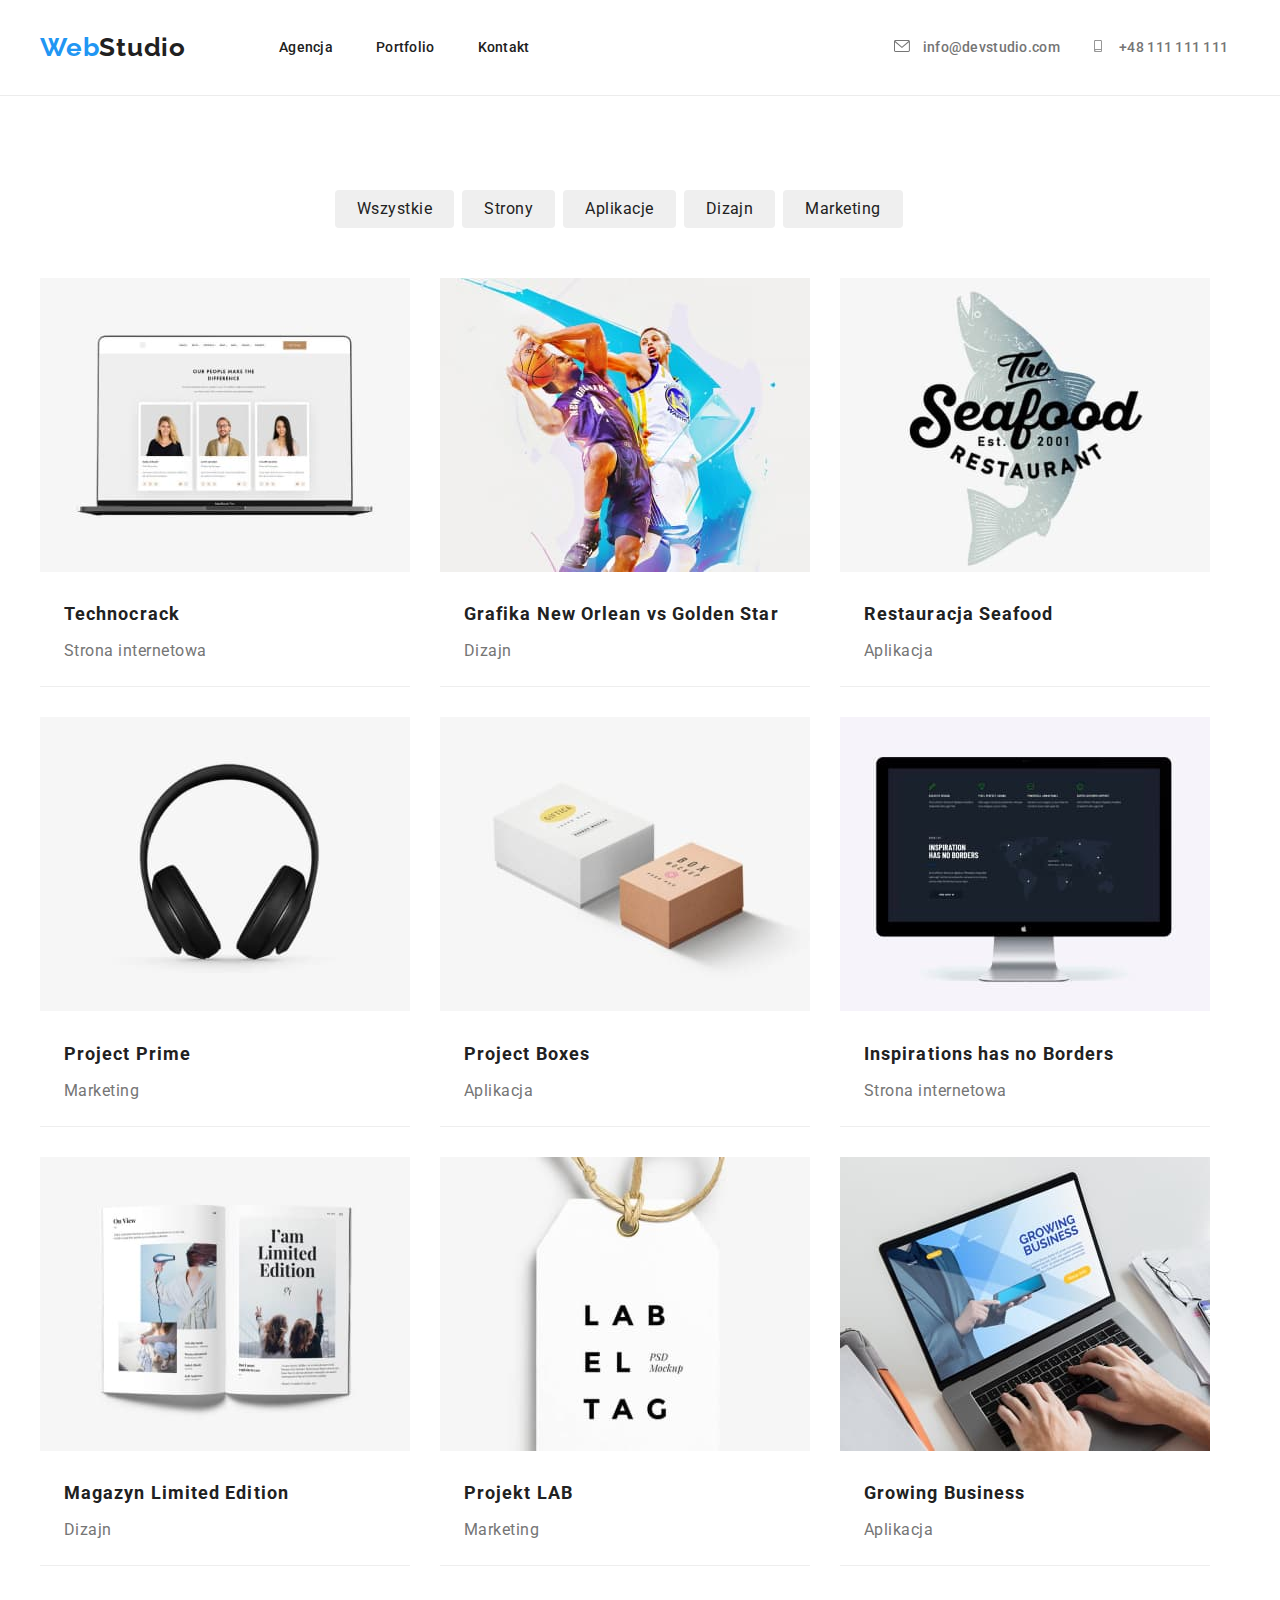
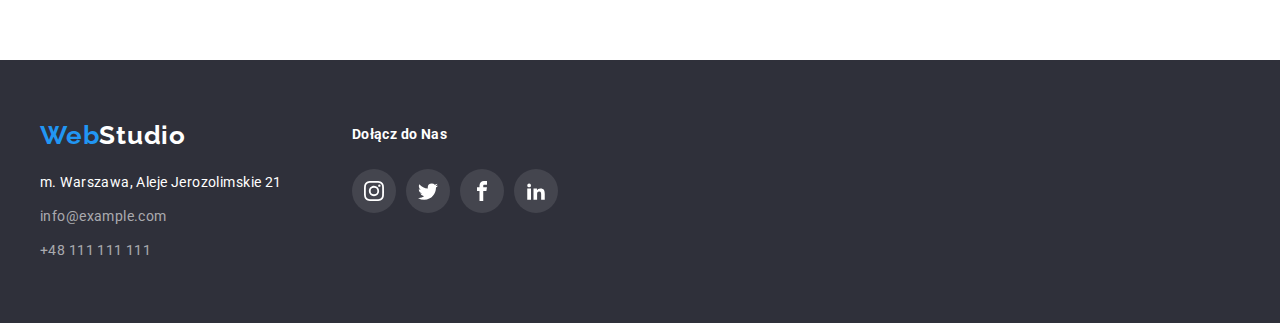
==== portfolio.html @ 2250ed8a "Created of new repository and added of transitions" ====
<!DOCTYPE html>
<html lang="en">
  <head>
    <meta charset="UTF-8" />
    <meta http-equiv="X-UA-Compatible" content="IE=edge" />
    <meta name="viewport" content="width=device-width, initial-scale=1.0" />
    <title>Document</title>
    <link
      rel="stylesheet"
      href="https://cdnjs.cloudflare.com/ajax/libs/modern-normalize/1.0.0/modern-normalize.min.css"
    />
    <link rel="stylesheet" href="css/styles.css" />
    <link rel="preconnect" href="https://fonts.googleapis.com" />
    <link rel="preconnect" href="https://fonts.gstatic.com" crossorigin />
    <link
      href="https://fonts.googleapis.com/css2?family=Raleway:wght@700&family=Roboto:wght@400;500;700;900&display=swap"
      rel="stylesheet"
    />
  </head>
  <body>
    <!--Header-->

    <header class="main-head container">
      <a href="./index.html" class="main-head-logo-web-part">
        Web<span class="main-head-logo-studio-part">Studio</span>
      </a>

      <!--Menu navigation-->

      <nav class="navigation">
        <ul class="menu-navigation">
          <li class="menu-navigation-item">
            <a href="" class="menu-navigation-item-link">Agencja</a>
          </li>
          <li class="menu-navigation-item">
            <a class="menu-navigation-item-link" href="./portfolio.html"
              >Portfolio</a
            >
          </li>
          <li class="menu-navigation-item">
            <a href="" class="menu-navigation-item-link">Kontakt</a>
          </li>
        </ul>
      </nav>

      <!--MAIN HEAD CONTACT-->

      <ul class="main-head-contact">
        <li class="main-head-contact-item">
          <a
            class="main-head-contact-item-link"
            href="mailto:info@devstudio.com"
          >
            <svg class="main-head-contact-icons" width="16" height="12">
              <use
                href="./images/icons.svg#icon-envelope"
                width="16"
                height="12"
              ></use>
            </svg>
            info@devstudio.com
          </a>
        </li>

        <li class="main-head-contact-item">
          <a class="main-head-contact-item-link" href="">
            <svg class="main-head-contact-icons" width="16" height="12">
              <use
                href="./images/icons.svg#icon-smartphone"
                width="16"
                height="12"
              ></use>
            </svg>
            +48 111 111 111
          </a>
        </li>
      </ul>
    </header>

    <div class="main-head-border-bottom"></div>

    <!--Main-->

    <!--MENU-->

    <main>
      <section class="ssection">
        <div class="container">
          <ul class="menu">
            <li class="menu-item">
              <button class="menu-btn" type="button">Wszystkie</button>
            </li>
            <li class="menu-item">
              <button class="menu-btn" type="button">Strony</button>
            </li>
            <li class="menu-item">
              <button class="menu-btn" type="button">Aplikacje</button>
            </li>
            <li class="menu-item">
              <button class="menu-btn" type="button">Dizajn</button>
            </li>
            <li class="menu-item">
              <button class="menu-btn" type="button">Marketing</button>
            </li>
          </ul>

          <!--PROJECTS-->

          <ul class="project-card">
            <li class="project-card-item">
              <figure class="picture-card">
                <img
                  src="images/imgH.jpg"
                  width="370"
                  height="294"
                  alt="Technocrack"
                />
                <figcaption class="project-name">Technocrack</figcaption>
                <p class="category-name">Strona internetowa</p>
              </figure>
            </li>
            <li class="project-card-item">
              <figure class="picture-card">
                <img
                  src="images/imgI.jpg"
                  width="370"
                  height="294"
                  alt="Grafika New Orlean vs Golden Star"
                />
                <figcaption class="project-name">
                  Grafika New Orlean vs Golden Star
                </figcaption>
                <p class="category-name">Dizajn</p>
              </figure>
            </li>
            <li class="project-card-item">
              <figure class="picture-card">
                <img
                  src="images/imgJ.jpg"
                  width="370"
                  height="294"
                  alt="Restauracja Seafood"
                />
                <figcaption class="project-name">
                  Restauracja Seafood
                </figcaption>
                <p class="category-name">Aplikacja</p>
              </figure>
            </li>
            <li class="project-card-item">
              <figure class="picture-card">
                <img
                  src="images/imgK.jpg"
                  width="370"
                  height="294"
                  alt="Project Prime"
                />
                <figcaption class="project-name">Project Prime</figcaption>
                <p class="category-name">Marketing</p>
              </figure>
            </li>
            <li class="project-card-item">
              <figure class="picture-card">
                <img
                  src="images/imgL.jpg"
                  width="370"
                  height="294"
                  alt="Project Boxes"
                />
                <figcaption class="project-name">Project Boxes</figcaption>
                <p class="category-name">Aplikacja</p>
              </figure>
            </li>
            <li class="project-card-item">
              <figure class="picture-card">
                <img
                  src="images/imgM.jpg"
                  width="370"
                  height="294"
                  alt="Inspirations has no Borders"
                />
                <figcaption class="project-name">
                  Inspirations has no Borders
                </figcaption>
                <p class="category-name">Strona internetowa</p>
              </figure>
            </li>
            <li class="project-card-item">
              <figure class="picture-card">
                <img
                  src="images/imgN.jpg"
                  width="370"
                  height="294"
                  alt="Magazyn Limited Edition"
                />
                <figcaption class="project-name">
                  Magazyn Limited Edition
                </figcaption>
                <p class="category-name">Dizajn</p>
              </figure>
            </li>
            <li class="project-card-item">
              <figure class="picture-card">
                <img
                  src="images/imgO.jpg"
                  width="370"
                  height="294"
                  alt="Projekt LAB"
                />
                <figcaption class="project-name">Projekt LAB</figcaption>
                <p class="category-name">Marketing</p>
              </figure>
            </li>
            <li class="project-card-item">
              <figure class="picture-card">
                <img
                  src="images/imgP.jpg"
                  width="370"
                  height="294"
                  alt="Growing Business"
                />
                <figcaption class="project-name">Growing Business</figcaption>
                <p class="category-name">Aplikacja</p>
              </figure>
            </li>
          </ul>
        </div>
      </section>
    </main>

    <!--Footer-->

    <footer class="foter foter-overlay">
      <div class="container">
        <ul class="foter-list">
          <li class="foter-list-item">
            <a href="./index.html" class="foter-logo-web-part">
              Web<span class="foter-logo-studio-part">Studio</span>
            </a>
            <address class="foter-contact">
              <ul class="foter-contact-details">
                <li class="foter-contact-details-item">
                  m. Warszawa, Aleje Jerozolimskie 21
                </li>
                <li class="foter-contact-details-item">
                  <a
                    class="foter-contact-details-item-link"
                    href="mailto:info@example.com"
                    >info@example.com</a
                  >
                </li>
                <li class="foter-contact-details-item">
                  <a class="foter-contact-details-item-telephone" href="">
                    +48 111 111 111
                  </a>
                </li>
              </ul>
            </address>
          </li>
          <li class="foter-list-item">
            <p class="foter-head">Dołącz do Nas</p>
            <ul class="foter-list-item-icons">
              <li class="foter-list-item-icons-item">
                <a href="https://www.instagram.com/">
                  <svg class="foter-icons" width="44px" height="44px">
                    <use
                      href="./images/icons.svg#icon-instagram"
                      width="20"
                      height="20"
                      x="12"
                      y="12"
                    ></use>
                  </svg>
                </a>
              </li>
              <li class="foter-list-item-icons-item">
                <a href="https://twitter.com/">
                  <svg class="foter-icons" width="44px" height="44px">
                    <use
                      href="./images/icons.svg#icon-twitter"
                      width="20"
                      height="20"
                      x="12"
                      y="12"
                    ></use>
                  </svg>
                </a>
              </li>
              <li class="foter-list-item-icons-item">
                <a href="https://www.facebook.com/">
                  <svg class="foter-icons" width="44px" height="44px">
                    <use
                      href="./images/icons.svg#icon-facebook"
                      width="20"
                      height="20"
                      x="12"
                      y="12"
                    ></use>
                  </svg>
                </a>
              </li>
              <li class="foter-list-item-icons-item">
                <a href="https://pl.linkedin.com/">
                  <svg class="foter-icons" width="44px" height="44px">
                    <use
                      href="./images/icons.svg#icon-linkedin2"
                      width="20"
                      height="20"
                      x="12"
                      y="12"
                    ></use>
                  </svg>
                </a>
              </li>
            </ul>
          </li>
        </ul>
      </div>
    </footer>
  </body>
</html>
---- css/styles.css ----
/* *************** VARIABLES *************** */
  
  :root{
    --main-font: 'Roboto', 'Relaway', sans-serif;
    --main-color: #2196f3;
    --secondary-color: #212121;
    --third-color: #757575;
    --text-btn-color: #ffffff;
    --main-background-color: #2f303a;
    --border-card-color: #eeeeee;
    --border-main-head-color: #ececec;
    --contact-foter-color: rgba(255, 255, 255, 0.6);
    --bg-color: #f5f4fa;
    --icon-color: #AFB1B8;
  }

/* ########################################### */

/* *************** GLOBAL SETTINGS  *************** */

body{
    font-family: var(--main-font);
    color: var(--secondary-color);
}

ul{
    list-style-type: none;
    margin: 0px;
    padding: 0px;
}

h1{
    margin: 0px;
}

h2{
    margin: 0px;
    font-weight: 700;
    font-size: 36px;
    line-height: 1.116;
    text-align: center;
    letter-spacing: 0.03em;

    color: var(--secondary-color);
}

              /* auxiliary class  */
.container{     
    max-width: 1200px;

    margin: 0 auto; 
}
            /* ................. */

/* *************** HEADER *************** */



            /**************/
            /* NAVIGATION */
            /**************/

.main-head-border-bottom{
    border-bottom: 1px solid var(--border-main-head-color);
}

.main-head{
    box-sizing: border-box;
    display: flex;
    align-items: center; 

    padding: 32px 0px;

    background-color: var(--text-btn-color);
}

.main-head-logo-web-part,
.main-head-logo-studio-part{
    margin: 0px;
    
    font-family: 'Raleway';
    font-style: normal;
    font-weight: 700;
    font-size: 26px;
    line-height: 1.192;

    letter-spacing: 0.03em;

    text-decoration: none;
}

.main-head-logo-web-part{

    color: var(--main-color);
}

.main-head-logo-studio-part{
    margin-right: 93px;
    color: var(--secondary-color);
}

.menu-navigation{
    margin: 0px;
    display: flex;

    font-weight: 500;
    font-size: 14px;
    line-height: 1.143;
    letter-spacing: 0.02em; 

    margin-right: 364px;
}

.menu-navigation-item:not(:last-child){
    margin-right: 43px;
}

.menu-navigation .menu-navigation-item-link{
    color: var(--secondary-color);
    text-decoration: none;

                /* TRANSITION */

    transition-property: color;
    transition-duration: 250ms;
    transition-timing-function: cubic-bezier(0.4, 0, 0.2, 1);
}

.menu-navigation .menu-navigation-item-link:hover,
.menu-navigation .menu-navigation-item-link:focus,
.menu-navigation .menu-navigation-item-link:active{
    color: var(--main-color);
}

            /* MAIN HEAD CONTACT */

.main-head-contact{
    margin: 0px;
    display: flex;
   
    font-weight: 500;
    font-size: 14px;
    line-height: 1.143;
    letter-spacing: 0.02em;
}

.main-head-contact-item:first-child{
    margin-right: 30px;
}

.main-head-contact-item-link{
    color: var(--third-color);

    text-decoration: none;

                    /* TRANSITION */

    transition-property: color, fill;
    transition-duration: 250ms;
    transition-timing-function: cubic-bezier(0.4, 0, 0.2, 1);
}

.main-head-contact-icons{       /* SVG */
    margin-right: 10px;

    width: 16px;
    height: 12px;

    fill: var(--third-color);

                    /* TRANSITION */

    transition-property: background-color, fill;
    transition-duration: 250ms;
    transition-timing-function: cubic-bezier(0.4, 0, 0.2, 1);
}

.main-head-contact-item > a:hover .main-head-contact-icons,
.main-head-contact-item-link:hover,
.main-head-contact-item > a:focus .main-head-contact-icons,
.main-head-contact-item-link:focus{
    color: var(--main-color);
    fill: var(--main-color);
}

            /* END MAIN HEAD CONTACT */

            /******************/
            /* END NAVIGATION */
            /******************/       

/* *************** END HEADER *************** */

/* ************************************************************** */
/* ************************* PORTFOLIO.HTML ************************* */
/* ************************************************************** */

/* *************** MAIN *************** */

            /********/
            /* MENU */
            /********/

.menu{
    margin: 0px;

    box-sizing: border-box; 
    display: flex;
    align-items: center;

    padding-left: 295px;
}

.menu >.menu-item:not(:first-child){
    margin-left: 8px;
}

.menu-btn{
    margin: 0px;

    padding: 6px 22px;

    border-radius: 4px;
    border: none;

    font-size: 16px;
    font-weight: 500px;
    line-height: 1.625;
    text-align: center;
    letter-spacing: 0.03em;

    color: var(--secondary-color);

                    /* TRANSITION */

    transition-property: background-color, color, box-shadow;
    transition-duration: 250ms;
    transition-timing-function: cubic-bezier(0.4, 0, 0.2, 1);
}

.menu-btn:hover,
.menu-btn:focus{
    background-color: var(--main-color);
    color: var(--text-btn-color);

    box-shadow: 0px 3px 1px rgba(0, 0, 0, 0.1), 
                0px 1px 2px rgba(0, 0, 0, 0.08), 
                0px 2px 2px rgba(0, 0, 0, 0.12);
    
    cursor: pointer;
}

            /************/
            /* END MENU */
            /************/

            /************/
            /* PROJECTS */
            /************/

.picture-card{
    margin: 0px;
}

.project-card{
    margin: 0px;

    box-sizing: border-box;
    display: flex;
    flex-wrap: wrap;
    gap: 30px;
   
    margin-top: 50px;
}

.project-card > .project-card-item{
    border-bottom: 1px solid var(--border-card-color);
    background-color: var(--text-btn-color);
}

 .project-name{
    margin: 0px;

    margin-top: 20px;
    margin-left: 24px;
    
    font-weight: 700;
    font-size: 18px;
    line-height: 2.0;

    letter-spacing: 0.06em;

    color: var(--secondary-color);
}

.category-name{
    margin: 4px 0px 20px 24px;

    font-weight: 400;
    font-size: 16px;
    line-height: 1.875;

    letter-spacing: 0.03em;

    color: var(--third-color);
} 

.project-card-item{
    
                    /* TRANSITION */

    transition-property: box-shadow;
    transition-duration: 250ms;
    transition-timing-function: cubic-bezier(0.4, 0, 0.2, 1);
}

.project-card-item:hover{
    box-shadow: 0px 1px 3px rgba(0, 0, 0, 0.12), 
                0px 1px 1px rgba(0, 0, 0, 0.14), 
                0px 2px 1px rgba(0, 0, 0, 0.2);
}

            /****************/
            /* END PROJECTS */
            /****************/

/* *************** END MAIN *************** */
/* ########################################### */
/* *************** FOOTER *************** */

.foter{
    box-sizing: border-box;
    
    padding: 60px 0px;
}

.foter-list-item-icons{
    display: flex;
    align-items: center;
    justify-content: center;

    padding-top: 20px;
}

.foter-list-item-icons-item:not(:first-child){
    margin-left: 10px;
}

.foter-list{
    display: flex;
    align-content: center;
}

.foter-list-item:first-child{
    margin-right: 70px;
}

.foter-icons{                       /* SVG */
    fill: var(--text-btn-color);

    border-radius: 50%;
    background-color: rgba(255, 255, 255, 0.1);

                    /* TRANSITION */

    transition-property: background-color;
    transition-duration: 250ms;
    transition-timing-function: cubic-bezier(0.4, 0, 0.2, 1);
}

.foter-icons:hover{
    background-color: var(--main-color);
}

.foter-list-item-icons-item > a:focus .foter-icons{
    background-color: var(--main-color);
}

.foter-overlay{
    background-color: var(--main-background-color);
}

.foter-logo-web-part,
.foter-logo-studio-part{  
    
    font-family: 'Raleway';
    font-style: normal;
    font-weight: 700;
    font-size: 26px;
    line-height: 1.192;

    letter-spacing: 0.03em;

    text-decoration: none;
}

.foter-logo-web-part{
    color: var(--main-color);
}

.foter-logo-studio-part{
    color: var(--text-btn-color);
}

.foter-contact{
    margin-top: 20px;
}

.foter-contact-details-item{

    font-family: 'Roboto';
    font-style: normal;
    font-weight: 400;
    font-size: 14px;
    line-height: 1.714;

    letter-spacing: 0.03em;

    color: var(--text-btn-color);

    margin-top: 9px;
}

.foter-contact-details-item-link,
.foter-contact-details-item-telephone{
    font-weight: 400;
    font-size: 14px;
    line-height: 24px;

    letter-spacing: 0.03em;
    text-decoration: none;

    color: var(--contact-foter-color);

                    /* TRANSITION */

    transition-property: color;
    transition-duration: 250ms;
    transition-timing-function: cubic-bezier(0.4, 0, 0.2, 1);
}

/* .foter-contact-details-item-link{
    text-decoration: underline;
} */

.foter-contact-details-item-link:hover,
.foter-contact-details-item-link:focus,
.foter-contact-details-item-telephone:hover,
.foter-contact-details-item-telephone:focus{
    color: var(--main-color);
}

.foter-head{
    font-weight: 700;
    font-size: 14px;
    line-height: 1.143px;
    letter-spacing: 0.03em;

    color: var(--text-btn-color);
    
}

/* *************** END FOOTER *************** */
/* ########################################### */


/* ************************************************************** */
/* ************************* INDEX.HTML ************************* */
/* ************************************************************** */

/* *************** MAIN *************** */

            /***********/
            /* HEADING */
            /***********/

.heading{
    margin: 0px;

    box-sizing: border-box; 

    padding: 200px 0px;

    background-image: linear-gradient(

                    0deg,
                    rgba(47,48,58,0.4)0%,
                    rgba(47,48,58,0.4)100%),
                    url('../images/imgNew.jpg');
    background-repeat: no-repeat;
    background-size: 1600px auto;
    background-position: center;
}

.heading-titlee{
    margin: 0px;
    padding-bottom: 30px;

    font-weight: 900;
    font-size: 44px;
    line-height: 1.364;

    text-align: center;
    letter-spacing: 0.06em; 

    color: var(--text-btn-color);
}

.main-btn{
    margin: 0px;

    box-sizing: border-box;
    display: block;

    margin-left: auto;
    margin-right: auto;

    font-weight: 700;
    font-size: 16px;
    line-height: 1.875;

    text-align: center;
    letter-spacing: 0.06em;

    color: var(--text-btn-color);

    padding: 10px 41px 10px 42px;

    background-color: var(--main-color);
    box-shadow: 0px 4px 4px rgba(0, 0, 0, 0.15);
    border-radius: 4px;
    border: none; 
}

.main-btn:hover,
.main-btn:focus{
    cursor: pointer;
}

            /***************/
            /* END HEADING */
            /***************/

            /***********/
            /* SECTION */
            /***********/

.ssection{

    box-sizing: border-box;

    padding-top: 94px;
    padding-bottom: 94px;
}

.ssection-overlay{
    background-color: var(--bg-color);
}

.ssection-list-our-strengths,
.ssection-list-our-job,
.ssection-list-our-team{
    display: flex;
    align-items:center;

    font-weight: 700;
    font-size: 14px;
    line-height: 1.143;
    letter-spacing: 0.03em;

    color: var(--secondary-color);
}

.ssection-list-our-strengths{
    padding-top: 94px;
}

.ssection-list-our-job,
.ssection-list-our-team,
.ssection-list-our-clients{
    padding-top: 50px;
}

.ssection-list-our-strengths .ssection-list-item-paragraph{
    font-weight: 400;
    font-size: 14px;
    line-height: 1.714;

    letter-spacing: 0.03em;

    color: var(--third-color);
}

                    /* OUR STRENGTHS - ICONS SVG */

.icons-our-strengths{
    margin-bottom: 30px;

    background-color: var(--bg-color);
    border-radius: 4px;
}

            /* END OUR STRENGTHS - ICONS SVG */

/* ************************************************************ */

            /* SECTION NO.3 - OUR TEAM */

.ssection-list-item:not(:first-child){
    margin-left: 30px;
}

.ssection-card-person{
    margin: 0px;
    
    box-shadow: 0px 1px 3px rgba(0, 0, 0, 0.12), 
                0px 1px 1px rgba(0, 0, 0, 0.14), 
                0px 2px 1px rgba(0, 0, 0, 0.2);

    border-radius: 0px 0px 4px 4px;

    background-color: var(--text-btn-color);
}

.ssection-card-person:not(last-child){
    margin-right: 30px;
}

.ssection-card-person-name{
    margin: 0px;
    margin-top: 30px;

    font-weight: 500;
    font-size: 16px;
    line-height: 1.188;

    text-align: center;
    letter-spacing: 0.03em;
}

.ssection-card-person-position{
    margin: 0px;

    padding-top: 10px;
    padding-bottom: 16px;

    font-weight: 400;
    font-size: 16px;
    line-height: 1.188;

    text-align: center;
    letter-spacing: 0.03em;

    color: var(--third-color);
}

            /* SVG */

.ssection-card-person-icons{

    box-sizing: border-box;
    display: flex;
    align-items: center;
    justify-content: space-between;

    margin: 0px 32px 30px 32px;
}

.icons{
    fill: var(--icon-color);

    border-radius: 50%;

    width: 44px;
    height: 44px;

                    /* TRANSITION */

    transition-property: background-color, fill;
    transition-duration: 250ms;
    transition-timing-function: cubic-bezier(0.4, 0, 0.2, 1);
}

.icons:hover{
    background-color: var(--main-color);
    fill: var(--text-btn-color);
}

.ssection-card-person-icons-item > a:focus .icons{
    background-color: var(--main-color);
    fill: var(--text-btn-color);
}

            /* END SVG */

/* ************************************************************ */         

            /* SECTION NO.4 - OUR CLIENTS */

.ssection-list-our-clients{
    display: flex;
    align-items:center;

    margin-block: 0px;
}

.icons-our-clients{     /* icons SVG */
    margin: 0px;

    width: 170px;
    height: 92px;

    fill: var(--icon-color);

    box-sizing: border-box;
    border: 1px solid var(--icon-color);
    border-radius: 4px;

                    /* TRANSITION */

    transition-property: border-color, fill;
    transition-duration: 250ms;
    transition-timing-function: cubic-bezier(0.4, 0, 0.2, 1);
}

.icons-our-clients:hover{
    fill: var(--main-color);
    border-color: var(--main-color);
}

.ssection-list-item > a:focus .icons-our-clients{
    fill: var(--main-color);
    border-color: var(--main-color);
}

            /* END OUR CLIENTS - ICONS SVG */

            /***************/
            /* END SECTION */
            /***************/

/* ************************************ */
/* *************** END MAIN *********** */
/* ************************************ */
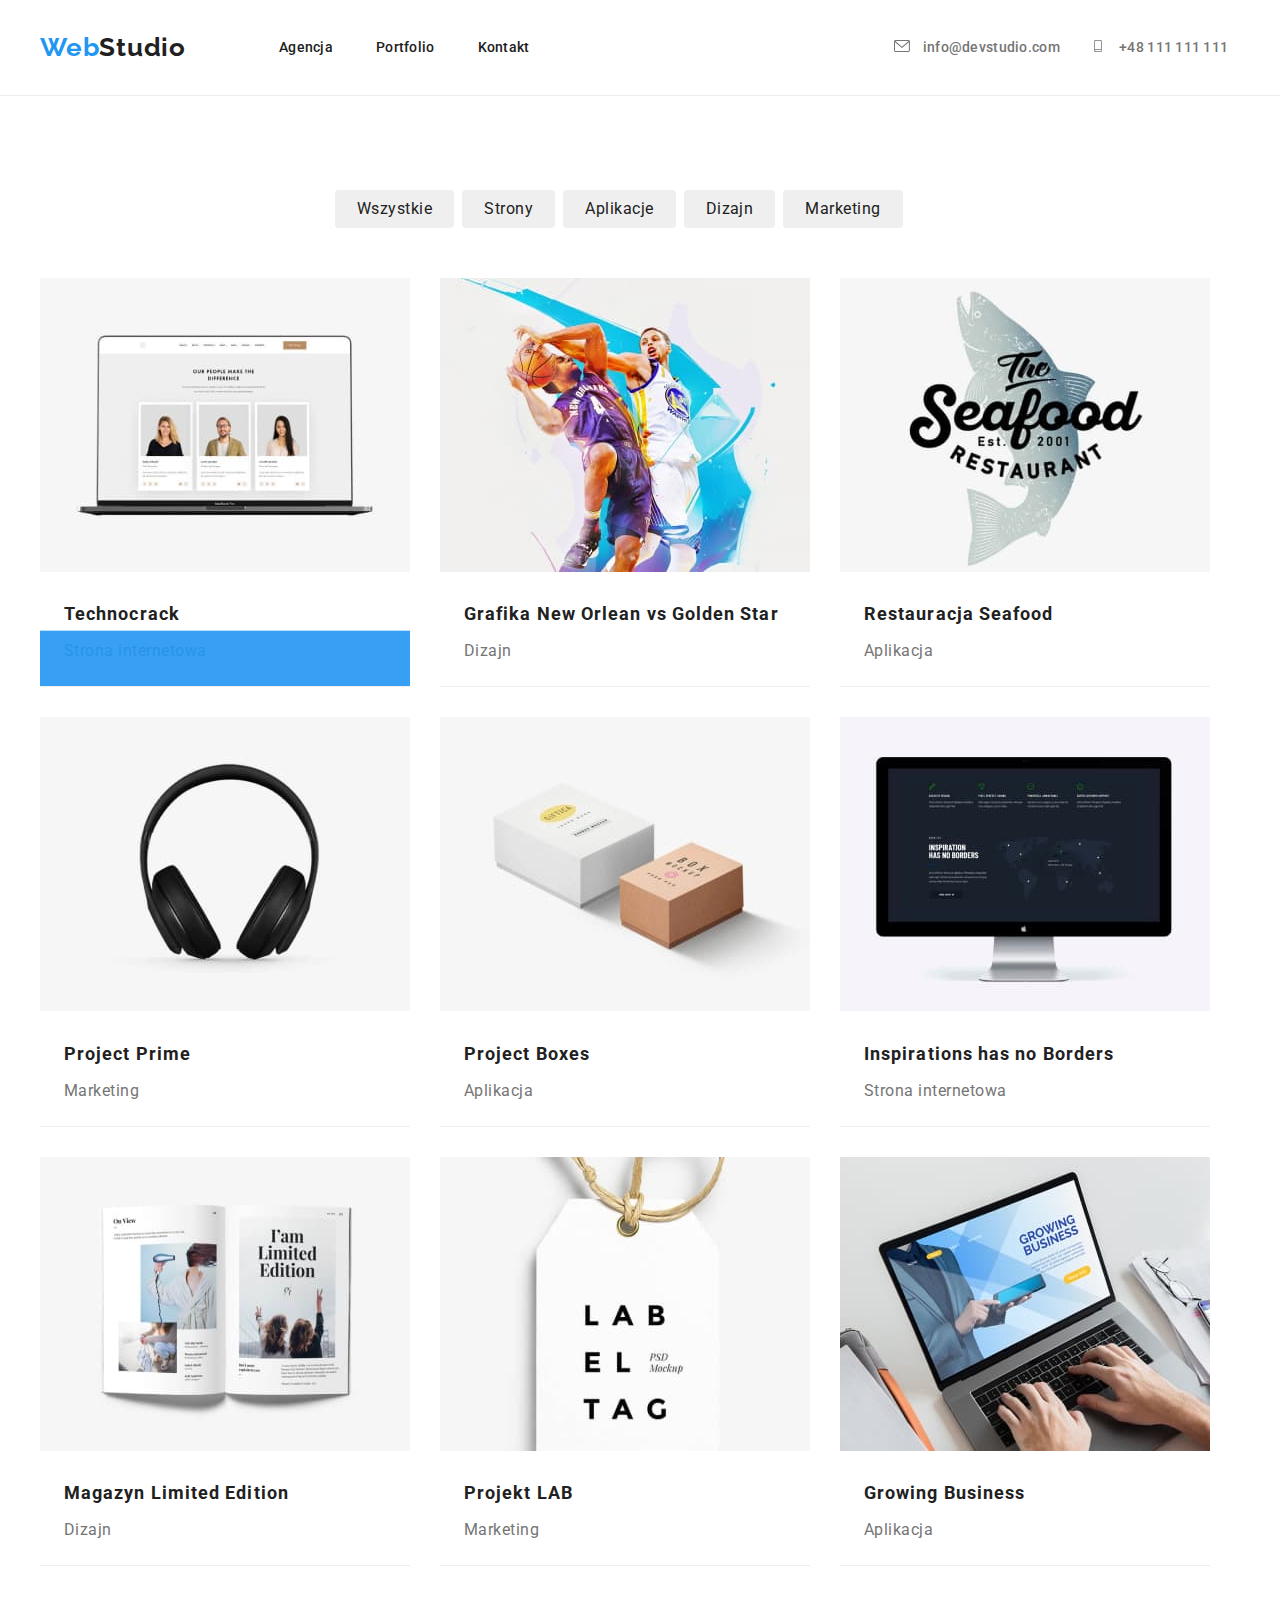
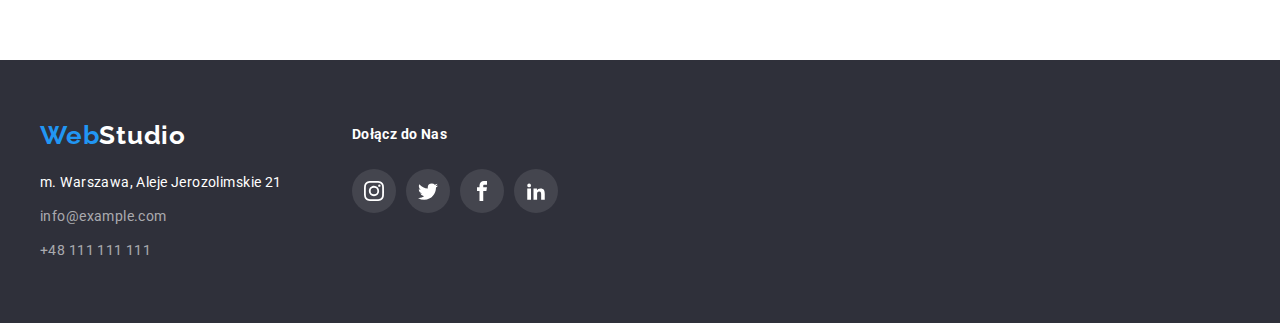
==== commit 5d8cff6d: "Changed - transformation" ====
--- a/portfolio.html
+++ b/portfolio.html
@@ -115,6 +115,14 @@
                   height="294"
                   alt="Technocrack"
                 />
+                <div class="description-card">
+                  <p class="description-card-text">
+                    Technocrack jest popularną platformą wykorzystywaną do
+                    rozpowszechniania koronawirusa. Firmy wykorzystują tę
+                    platformę do celów szpiegowskich i ataków na niezabezpieczone
+                    serwery konkurencji
+                  </p>
+                </div>
                 <figcaption class="project-name">Technocrack</figcaption>
                 <p class="category-name">Strona internetowa</p>
               </figure>
--- a/css/styles.css
+++ b/css/styles.css
@@ -111,6 +111,28 @@
     margin-right: 364px;
 }
 
+.menu-navigation-item{
+    position: relative;
+}
+
+.menu-navigation-item > a::after{
+        margin: 0px;
+        margin-top: 36px;
+
+        content: "";
+        background-color: var(--main-color);
+        padding: 2px 26.5px;
+        border-radius: 2px;
+
+        display: none;
+        position: absolute;
+}
+
+.menu-navigation-item > a:active:after,
+.menu-navigation-item > a:visited{
+        display: block;
+}
+
 .menu-navigation-item:not(:last-child){
     margin-right: 43px;
 }
@@ -305,6 +327,13 @@
     color: var(--third-color);
 } 
 
+.picture-card{
+    margin: 0px;
+    position: relative;
+
+    overflow: hidden;
+}
+
 .project-card-item{
     
                     /* TRANSITION */
@@ -319,6 +348,34 @@
                 0px 1px 1px rgba(0, 0, 0, 0.14), 
                 0px 2px 1px rgba(0, 0, 0, 0.2);
 }
+
+.description-card{
+    position: absolute;
+    top: 0px;
+    margin: 0px;
+    width: 100%;
+    padding: 49px 45px 49px 24px;
+
+    background: rgba(33, 150, 243, 0.9);
+
+    transform: translateY(120%);
+}
+
+.description-card-text{
+    margin: 0px;
+
+    font-weight: 400;
+    font-size: 18px;
+    line-height: 1.555;
+
+    letter-spacing: 0.03em;
+
+    color: var(--text-btn-color);
+}
+
+                /* TRANSFORMATION */
+
+
 
             /****************/
             /* END PROJECTS */
@@ -604,6 +661,39 @@
 
 /* ************************************************************ */
 
+            /* SECTION NO.2 - OUR JOB */
+
+.ssection-list-item{
+    position: relative;
+}
+
+.text-box{
+    margin: 0px;
+
+    width: 370px;
+    padding: 27px 0px;
+
+    position: absolute;
+    top: 224px;
+
+    background-color: rgba(47, 48, 58, 0.8);
+}
+
+.text-box-applications{
+    margin: 0px;
+
+    font-weight: 700;
+    font-size: 14px;
+    line-height: 1.143;
+    text-align: center;
+
+    letter-spacing: 0.03em;
+
+    color: var(--text-btn-color);
+}
+
+/* ************************************************************ */
+
             /* SECTION NO.3 - OUR TEAM */
 
 .ssection-list-item:not(:first-child){
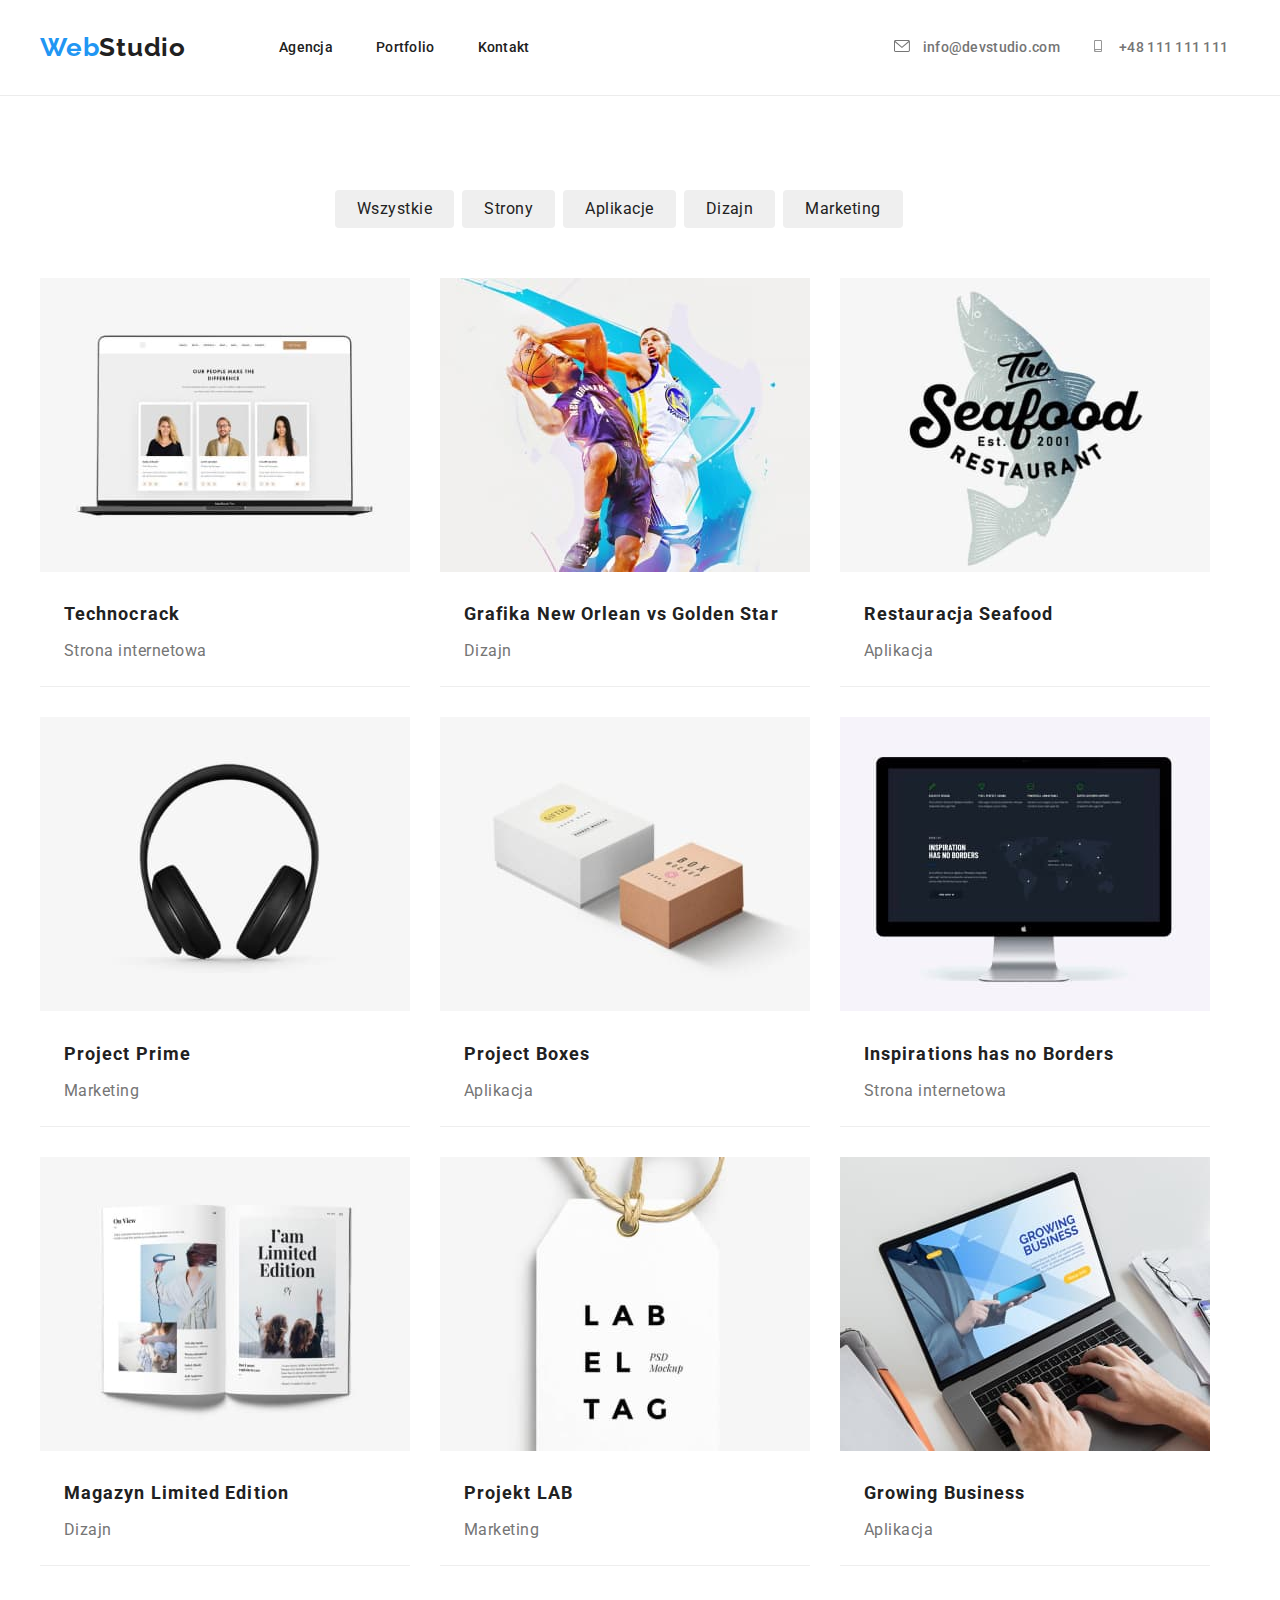
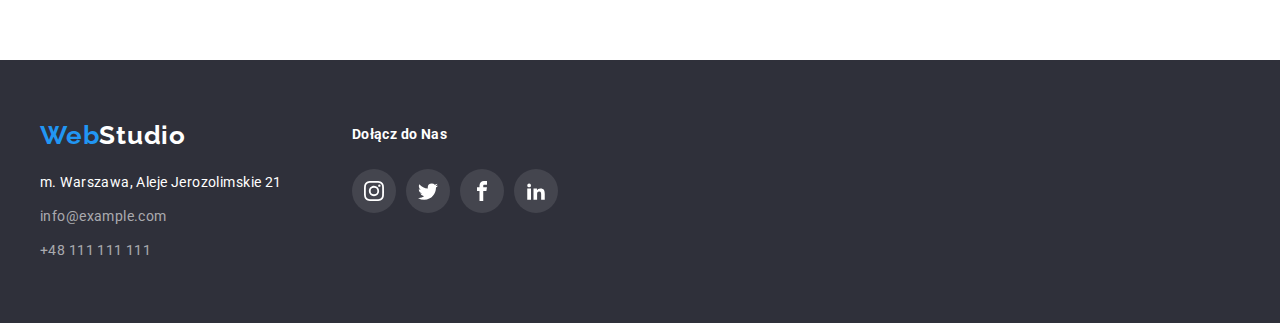
==== commit e513366e: "Added of transformationY" ====
--- a/portfolio.html
+++ b/portfolio.html
@@ -119,13 +119,13 @@
                   <p class="description-card-text">
                     Technocrack jest popularną platformą wykorzystywaną do
                     rozpowszechniania koronawirusa. Firmy wykorzystują tę
-                    platformę do celów szpiegowskich i ataków na niezabezpieczone
-                    serwery konkurencji
-                  </p>
-                </div>
-                <figcaption class="project-name">Technocrack</figcaption>
-                <p class="category-name">Strona internetowa</p>
-              </figure>
+                    platformę do celów szpiegowskich i ataków na
+                    niezabezpieczone serwery konkurencji
+                  </p>
+                </div>
+              </figure>
+              <figcaption class="project-name">Technocrack</figcaption>
+              <p class="category-name">Strona internetowa</p>
             </li>
             <li class="project-card-item">
               <figure class="picture-card">
@@ -135,11 +135,19 @@
                   height="294"
                   alt="Grafika New Orlean vs Golden Star"
                 />
-                <figcaption class="project-name">
-                  Grafika New Orlean vs Golden Star
-                </figcaption>
-                <p class="category-name">Dizajn</p>
-              </figure>
+                <div class="description-card">
+                  <p class="description-card-text">
+                    Technocrack jest popularną platformą wykorzystywaną do
+                    rozpowszechniania koronawirusa. Firmy wykorzystują tę
+                    platformę do celów szpiegowskich i ataków na
+                    niezabezpieczone serwery konkurencji
+                  </p>
+                </div>
+              </figure>
+              <figcaption class="project-name">
+                Grafika New Orlean vs Golden Star
+              </figcaption>
+              <p class="category-name">Dizajn</p>
             </li>
             <li class="project-card-item">
               <figure class="picture-card">
@@ -149,11 +157,17 @@
                   height="294"
                   alt="Restauracja Seafood"
                 />
-                <figcaption class="project-name">
-                  Restauracja Seafood
-                </figcaption>
-                <p class="category-name">Aplikacja</p>
-              </figure>
+                <div class="description-card">
+                  <p class="description-card-text">
+                    Technocrack jest popularną platformą wykorzystywaną do
+                    rozpowszechniania koronawirusa. Firmy wykorzystują tę
+                    platformę do celów szpiegowskich i ataków na
+                    niezabezpieczone serwery konkurencji
+                  </p>
+                </div>
+              </figure>
+              <figcaption class="project-name">Restauracja Seafood</figcaption>
+              <p class="category-name">Aplikacja</p>
             </li>
             <li class="project-card-item">
               <figure class="picture-card">
@@ -163,9 +177,17 @@
                   height="294"
                   alt="Project Prime"
                 />
-                <figcaption class="project-name">Project Prime</figcaption>
-                <p class="category-name">Marketing</p>
-              </figure>
+                <div class="description-card">
+                  <p class="description-card-text">
+                    Technocrack jest popularną platformą wykorzystywaną do
+                    rozpowszechniania koronawirusa. Firmy wykorzystują tę
+                    platformę do celów szpiegowskich i ataków na
+                    niezabezpieczone serwery konkurencji
+                  </p>
+                </div>
+              </figure>
+              <figcaption class="project-name">Project Prime</figcaption>
+              <p class="category-name">Marketing</p>
             </li>
             <li class="project-card-item">
               <figure class="picture-card">
@@ -175,9 +197,17 @@
                   height="294"
                   alt="Project Boxes"
                 />
-                <figcaption class="project-name">Project Boxes</figcaption>
-                <p class="category-name">Aplikacja</p>
-              </figure>
+                <div class="description-card">
+                  <p class="description-card-text">
+                    Technocrack jest popularną platformą wykorzystywaną do
+                    rozpowszechniania koronawirusa. Firmy wykorzystują tę
+                    platformę do celów szpiegowskich i ataków na
+                    niezabezpieczone serwery konkurencji
+                  </p>
+                </div>
+              </figure>
+              <figcaption class="project-name">Project Boxes</figcaption>
+              <p class="category-name">Aplikacja</p>
             </li>
             <li class="project-card-item">
               <figure class="picture-card">
@@ -187,11 +217,19 @@
                   height="294"
                   alt="Inspirations has no Borders"
                 />
-                <figcaption class="project-name">
-                  Inspirations has no Borders
-                </figcaption>
-                <p class="category-name">Strona internetowa</p>
-              </figure>
+                <div class="description-card">
+                  <p class="description-card-text">
+                    Technocrack jest popularną platformą wykorzystywaną do
+                    rozpowszechniania koronawirusa. Firmy wykorzystują tę
+                    platformę do celów szpiegowskich i ataków na
+                    niezabezpieczone serwery konkurencji
+                  </p>
+                </div>
+              </figure>
+              <figcaption class="project-name">
+                Inspirations has no Borders
+              </figcaption>
+              <p class="category-name">Strona internetowa</p>
             </li>
             <li class="project-card-item">
               <figure class="picture-card">
@@ -201,11 +239,19 @@
                   height="294"
                   alt="Magazyn Limited Edition"
                 />
-                <figcaption class="project-name">
-                  Magazyn Limited Edition
-                </figcaption>
-                <p class="category-name">Dizajn</p>
-              </figure>
+                <div class="description-card">
+                  <p class="description-card-text">
+                    Technocrack jest popularną platformą wykorzystywaną do
+                    rozpowszechniania koronawirusa. Firmy wykorzystują tę
+                    platformę do celów szpiegowskich i ataków na
+                    niezabezpieczone serwery konkurencji
+                  </p>
+                </div>
+              </figure>
+              <figcaption class="project-name">
+                Magazyn Limited Edition
+              </figcaption>
+              <p class="category-name">Dizajn</p>
             </li>
             <li class="project-card-item">
               <figure class="picture-card">
@@ -215,9 +261,17 @@
                   height="294"
                   alt="Projekt LAB"
                 />
-                <figcaption class="project-name">Projekt LAB</figcaption>
-                <p class="category-name">Marketing</p>
-              </figure>
+                <div class="description-card">
+                  <p class="description-card-text">
+                    Technocrack jest popularną platformą wykorzystywaną do
+                    rozpowszechniania koronawirusa. Firmy wykorzystują tę
+                    platformę do celów szpiegowskich i ataków na
+                    niezabezpieczone serwery konkurencji
+                  </p>
+                </div>
+              </figure>
+              <figcaption class="project-name">Projekt LAB</figcaption>
+              <p class="category-name">Marketing</p>
             </li>
             <li class="project-card-item">
               <figure class="picture-card">
@@ -227,9 +281,17 @@
                   height="294"
                   alt="Growing Business"
                 />
-                <figcaption class="project-name">Growing Business</figcaption>
-                <p class="category-name">Aplikacja</p>
-              </figure>
+                <div class="description-card">
+                  <p class="description-card-text">
+                    Technocrack jest popularną platformą wykorzystywaną do
+                    rozpowszechniania koronawirusa. Firmy wykorzystują tę
+                    platformę do celów szpiegowskich i ataków na
+                    niezabezpieczone serwery konkurencji
+                  </p>
+                </div>
+              </figure>
+              <figcaption class="project-name">Growing Business</figcaption>
+              <p class="category-name">Aplikacja</p>
             </li>
           </ul>
         </div>
--- a/css/styles.css
+++ b/css/styles.css
@@ -280,8 +280,18 @@
             /* PROJECTS */
             /************/
 
+img{
+    margin: 0px;
+    padding: 0px;
+}
+
 .picture-card{
     margin: 0px;
+    padding: 0px;
+
+    position: relative;
+
+    overflow: hidden;
 }
 
 .project-card{
@@ -303,8 +313,8 @@
  .project-name{
     margin: 0px;
 
-    margin-top: 20px;
-    margin-left: 24px;
+    padding-top: 20px;
+    padding-left: 24px;
     
     font-weight: 700;
     font-size: 18px;
@@ -327,13 +337,6 @@
     color: var(--third-color);
 } 
 
-.picture-card{
-    margin: 0px;
-    position: relative;
-
-    overflow: hidden;
-}
-
 .project-card-item{
     
                     /* TRANSITION */
@@ -358,11 +361,12 @@
 
     background: rgba(33, 150, 243, 0.9);
 
-    transform: translateY(120%);
+    transform: translateY(100%);
+    transition-duration: 250ms;
+    transition-timing-function: cubic-bezier(0.4, 0, 0.2, 1);
 }
 
 .description-card-text{
-    margin: 0px;
 
     font-weight: 400;
     font-size: 18px;
@@ -371,6 +375,11 @@
     letter-spacing: 0.03em;
 
     color: var(--text-btn-color);
+}
+
+.picture-card:hover .description-card,
+.project-card-item:hover .description-card{
+    transform: translateY(0);
 }
 
                 /* TRANSFORMATION */
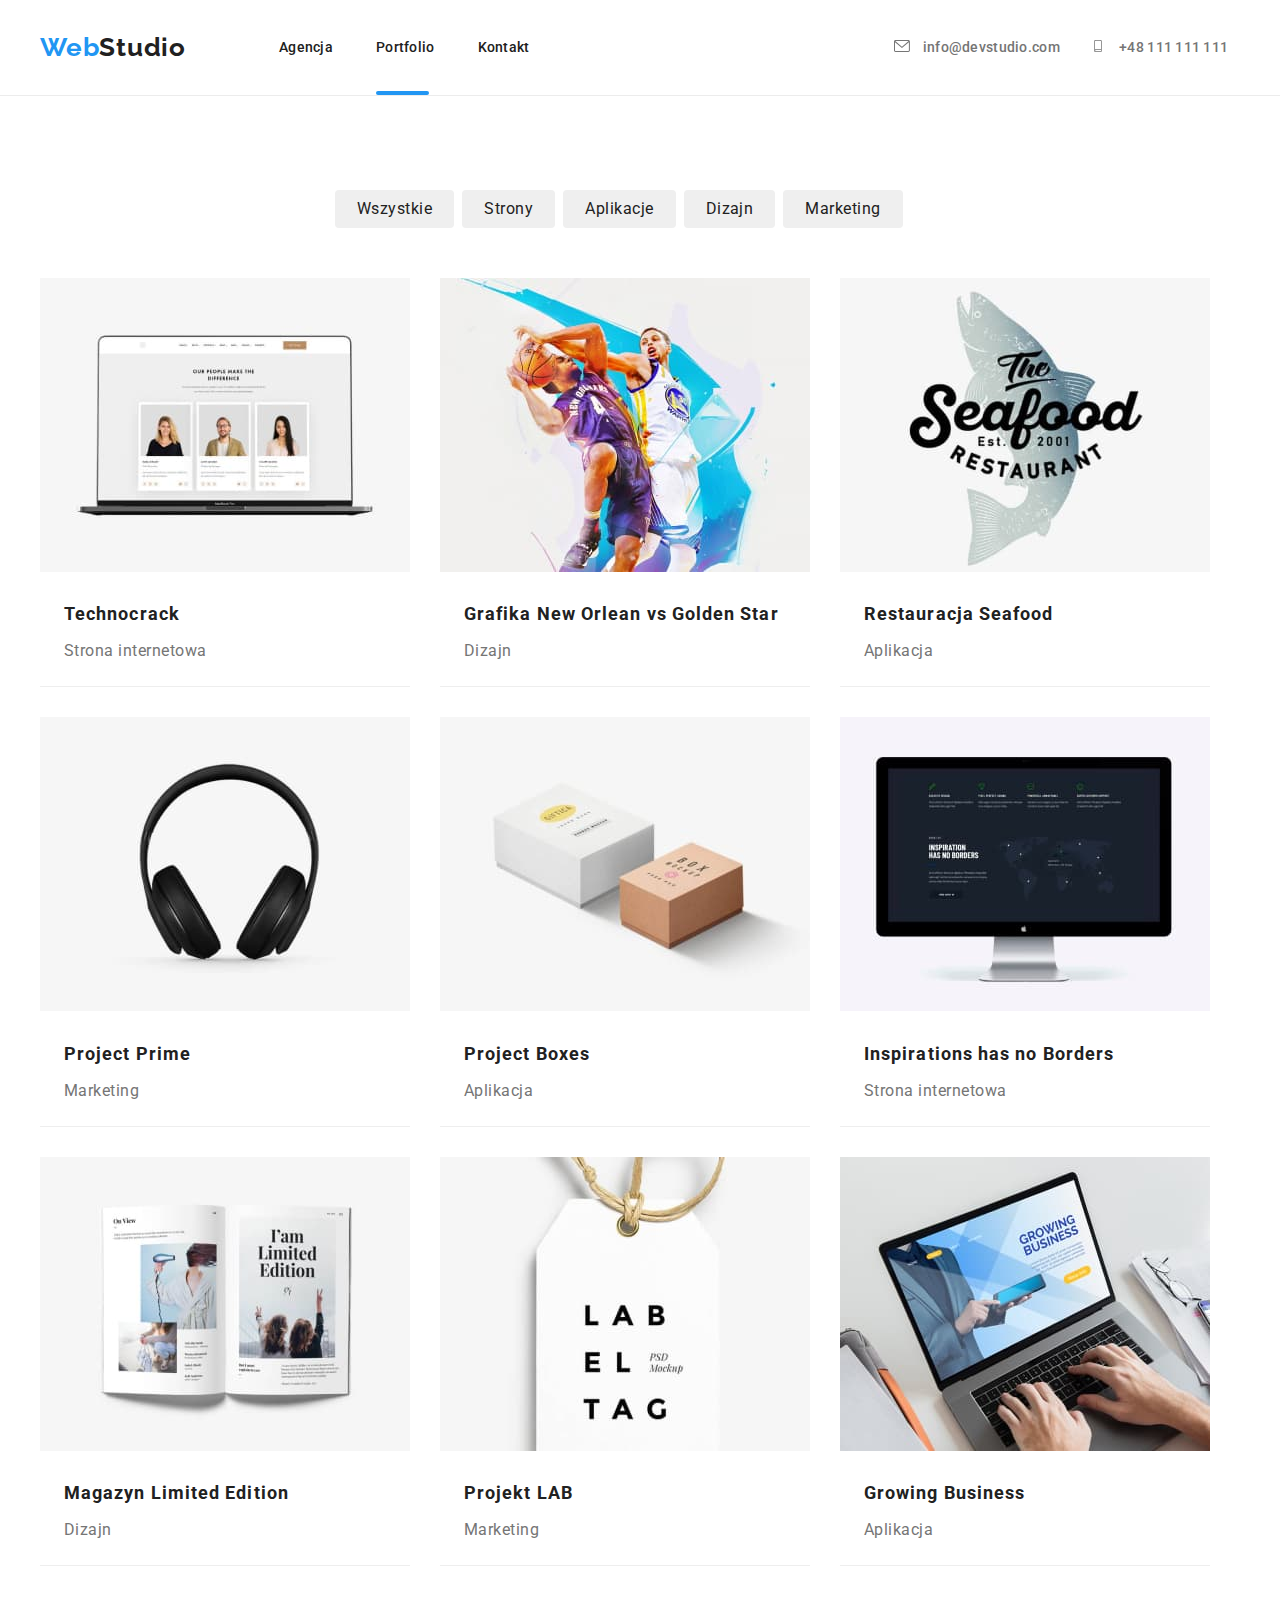
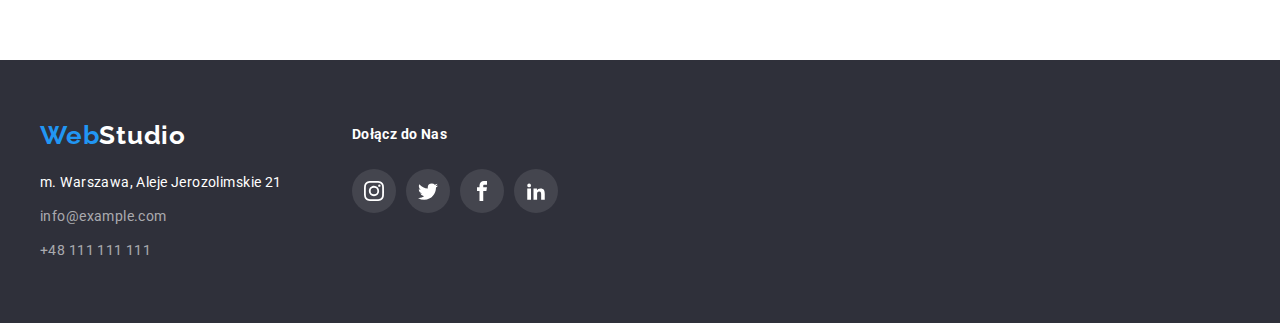
==== commit 71ce28e3: "Added of class: link-underline" ====
--- a/portfolio.html
+++ b/portfolio.html
@@ -30,10 +30,12 @@
       <nav class="navigation">
         <ul class="menu-navigation">
           <li class="menu-navigation-item">
-            <a href="" class="menu-navigation-item-link">Agencja</a>
+            <a href="./index.html" class="menu-navigation-item-link">Agencja</a>
           </li>
           <li class="menu-navigation-item">
-            <a class="menu-navigation-item-link" href="./portfolio.html"
+            <a
+              class="menu-navigation-item-link link-underline"
+              href="./portfolio.html"
               >Portfolio</a
             >
           </li>
--- a/css/styles.css
+++ b/css/styles.css
@@ -12,6 +12,7 @@
     --contact-foter-color: rgba(255, 255, 255, 0.6);
     --bg-color: #f5f4fa;
     --icon-color: #AFB1B8;
+    --bg-color-modal: rgba(0, 0, 0, 0.2);
   }
 
 /* ########################################### */
@@ -115,7 +116,7 @@
     position: relative;
 }
 
-.menu-navigation-item > a::after{
+.menu-navigation-item > .link-underline::after{
         margin: 0px;
         margin-top: 36px;
 
@@ -124,13 +125,8 @@
         padding: 2px 26.5px;
         border-radius: 2px;
 
-        display: none;
+        display: block;
         position: absolute;
-}
-
-.menu-navigation-item > a:active:after,
-.menu-navigation-item > a:visited{
-        display: block;
 }
 
 .menu-navigation-item:not(:last-child){
@@ -280,11 +276,6 @@
             /* PROJECTS */
             /************/
 
-img{
-    margin: 0px;
-    padding: 0px;
-}
-
 .picture-card{
     margin: 0px;
     padding: 0px;
@@ -361,7 +352,7 @@
 
     background: rgba(33, 150, 243, 0.9);
 
-    transform: translateY(100%);
+    transform: translateY(100%);    /* TRANSFORMATION */
     transition-duration: 250ms;
     transition-timing-function: cubic-bezier(0.4, 0, 0.2, 1);
 }
@@ -377,14 +368,10 @@
     color: var(--text-btn-color);
 }
 
-.picture-card:hover .description-card,
+.picture-card:hover .description-card,      /* TRANSFORMATION */
 .project-card-item:hover .description-card{
     transform: translateY(0);
 }
-
-                /* TRANSFORMATION */
-
-
 
             /****************/
             /* END PROJECTS */
@@ -505,10 +492,6 @@
     transition-timing-function: cubic-bezier(0.4, 0, 0.2, 1);
 }
 
-/* .foter-contact-details-item-link{
-    text-decoration: underline;
-} */
-
 .foter-contact-details-item-link:hover,
 .foter-contact-details-item-link:focus,
 .foter-contact-details-item-telephone:hover,
@@ -527,6 +510,67 @@
 }
 
 /* *************** END FOOTER *************** */
+
+/* *************** WINDOW MODAL *************** */
+
+.backdrop{
+    position: fixed;
+
+    width: 100%;
+    height: 100%;
+    top: 0px;
+    left: 0px;
+
+    background-color: var(--bg-color-modal);
+
+    transform: translateY(0);       /* TRANSFORMATION */
+    transition-duration: 250ms;
+    transition-timing-function: cubic-bezier(0.4, 0, 0.2, 1);
+}
+
+.is-hidden{
+    visibility: hidden;
+    opacity: 1;
+    pointer-events: auto;
+
+    transform: translateY(-100%);       /* TRANSFORMATION */
+    transition-duration: 250ms;
+    transition-timing-function: cubic-bezier(0.4, 0, 0.2, 1);
+}
+
+.modal{
+    position: absolute;
+    top: 50%;
+    left: 50%;
+
+    transform: translate(-50%,-50%);
+    width: 528px;
+    height: 581px;
+
+    background-color: var(--text-btn-color);
+    box-shadow: 0px 1px 3px rgba(0, 0, 0, 0.12), 
+                0px 1px 1px rgba(0, 0, 0, 0.14), 
+                0px 2px 1px rgba(0, 0, 0, 0.2);
+    border-radius: 4px;
+}
+
+.modal-icons{
+    position: absolute;
+    top: 8px;
+    right: 8px;
+
+    width: 30px;
+    height: 30px;
+
+    border: 1px solid rgba(0, 0, 0, 0.1);
+    border-radius: 50%;
+    background-color: var(--text-btn-color);
+
+    cursor: pointer;
+}
+
+/* *************** END WINDOW MODAL *************** */
+
 /* ########################################### */
 
 
